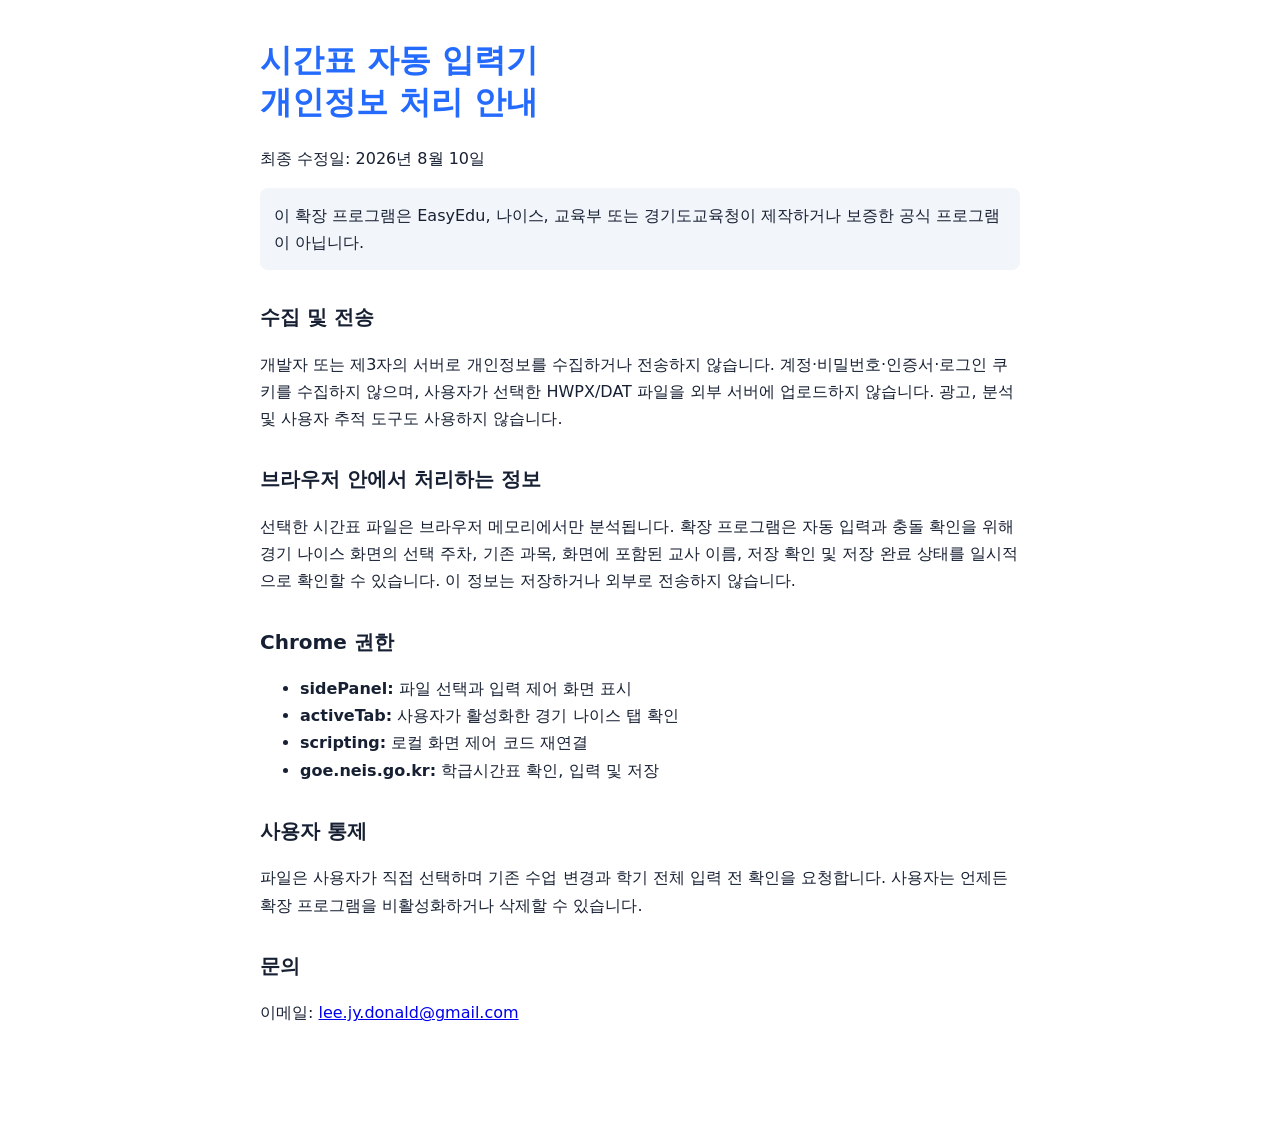
==== store/index.html @ 86b0e2d4 "초기 확장 프로그램 소스와 배포 문서 추가" ====
<!doctype html>
<html lang="ko">
<head>
  <meta charset="utf-8">
  <meta name="viewport" content="width=device-width, initial-scale=1">
  <title>시간표 자동 입력기 개인정보 처리 안내</title>
  <style>
    body { max-width: 760px; margin: 40px auto; padding: 0 20px 60px; color: #172033; font: 16px/1.7 system-ui, sans-serif; }
    h1 { color: #246bfd; line-height: 1.3; } h2 { margin-top: 30px; font-size: 20px; }
    .notice { padding: 14px; border-radius: 8px; background: #f2f5fa; }
  </style>
</head>
<body>
  <h1>시간표 자동 입력기<br>개인정보 처리 안내</h1>
  <p>최종 수정일: 2026년 8월 10일</p>
  <p class="notice">이 확장 프로그램은 EasyEdu, 나이스, 교육부 또는 경기도교육청이 제작하거나 보증한 공식 프로그램이 아닙니다.</p>
  <h2>수집 및 전송</h2>
  <p>개발자 또는 제3자의 서버로 개인정보를 수집하거나 전송하지 않습니다. 계정·비밀번호·인증서·로그인 쿠키를 수집하지 않으며, 사용자가 선택한 HWPX/DAT 파일을 외부 서버에 업로드하지 않습니다. 광고, 분석 및 사용자 추적 도구도 사용하지 않습니다.</p>
  <h2>브라우저 안에서 처리하는 정보</h2>
  <p>선택한 시간표 파일은 브라우저 메모리에서만 분석됩니다. 확장 프로그램은 자동 입력과 충돌 확인을 위해 경기 나이스 화면의 선택 주차, 기존 과목, 화면에 포함된 교사 이름, 저장 확인 및 저장 완료 상태를 일시적으로 확인할 수 있습니다. 이 정보는 저장하거나 외부로 전송하지 않습니다.</p>
  <h2>Chrome 권한</h2>
  <ul>
    <li><b>sidePanel:</b> 파일 선택과 입력 제어 화면 표시</li>
    <li><b>activeTab:</b> 사용자가 활성화한 경기 나이스 탭 확인</li>
    <li><b>scripting:</b> 로컬 화면 제어 코드 재연결</li>
    <li><b>goe.neis.go.kr:</b> 학급시간표 확인, 입력 및 저장</li>
  </ul>
  <h2>사용자 통제</h2>
  <p>파일은 사용자가 직접 선택하며 기존 수업 변경과 학기 전체 입력 전 확인을 요청합니다. 사용자는 언제든 확장 프로그램을 비활성화하거나 삭제할 수 있습니다.</p>
  <h2>문의</h2>
  <p>이메일: <a href="mailto:lee.jy.donald@gmail.com">lee.jy.donald@gmail.com</a></p>
</body>
</html>
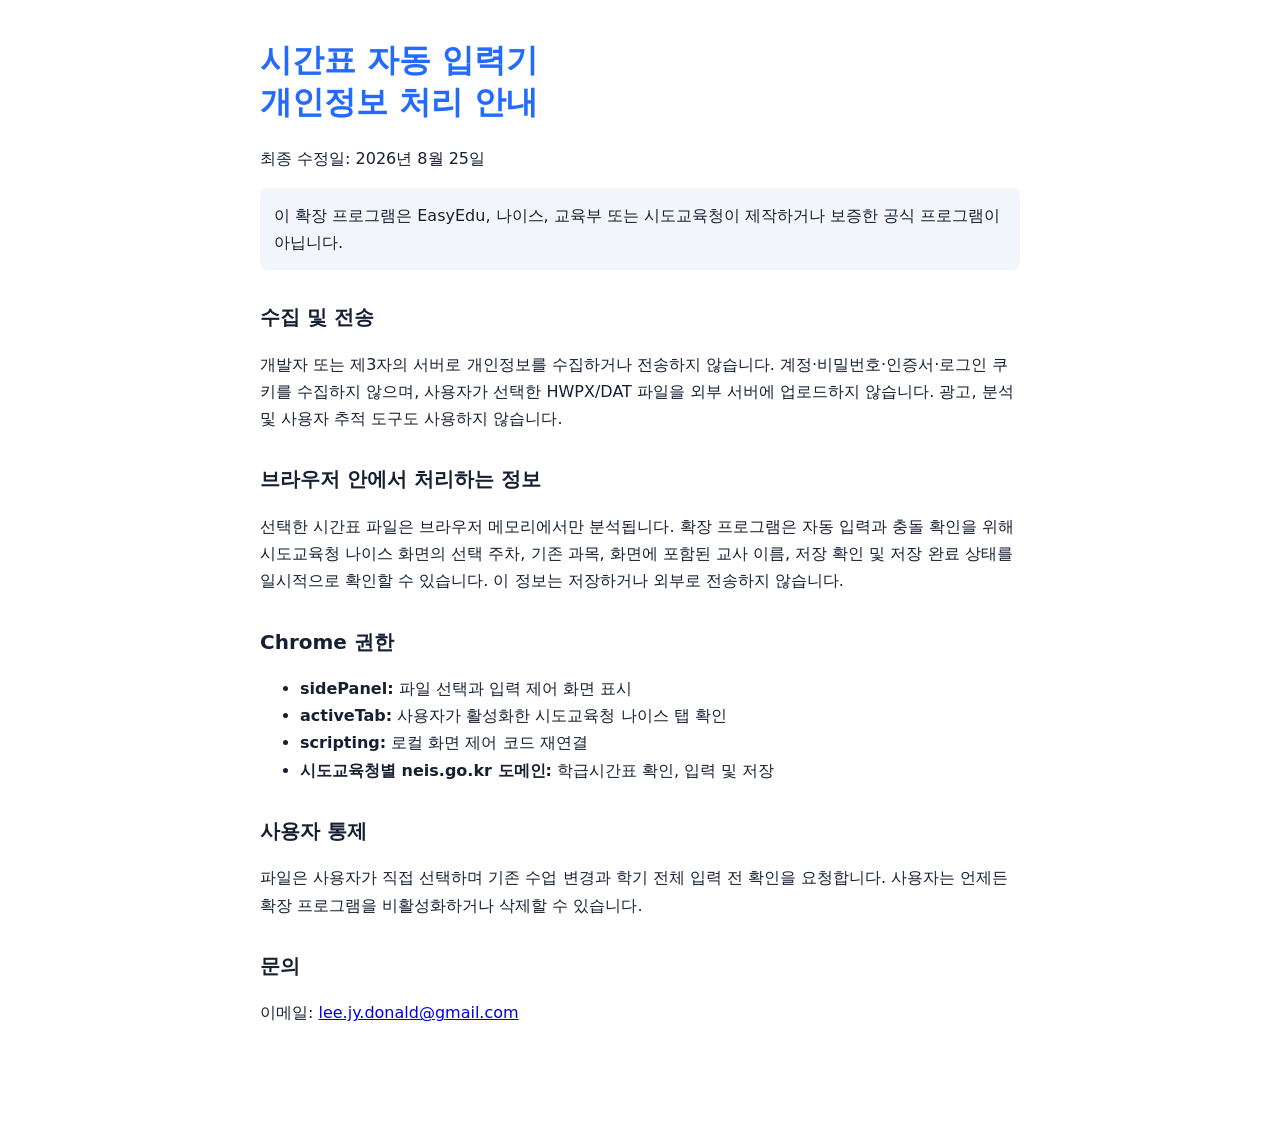
==== commit 072efc91: "전국 시도교육청 나이스 도메인 지원" ====
--- a/store/index.html
+++ b/store/index.html
@@ -12,18 +12,18 @@
 </head>
 <body>
   <h1>시간표 자동 입력기<br>개인정보 처리 안내</h1>
-  <p>최종 수정일: 2026년 8월 10일</p>
-  <p class="notice">이 확장 프로그램은 EasyEdu, 나이스, 교육부 또는 경기도교육청이 제작하거나 보증한 공식 프로그램이 아닙니다.</p>
+  <p>최종 수정일: 2026년 8월 25일</p>
+  <p class="notice">이 확장 프로그램은 EasyEdu, 나이스, 교육부 또는 시도교육청이 제작하거나 보증한 공식 프로그램이 아닙니다.</p>
   <h2>수집 및 전송</h2>
   <p>개발자 또는 제3자의 서버로 개인정보를 수집하거나 전송하지 않습니다. 계정·비밀번호·인증서·로그인 쿠키를 수집하지 않으며, 사용자가 선택한 HWPX/DAT 파일을 외부 서버에 업로드하지 않습니다. 광고, 분석 및 사용자 추적 도구도 사용하지 않습니다.</p>
   <h2>브라우저 안에서 처리하는 정보</h2>
-  <p>선택한 시간표 파일은 브라우저 메모리에서만 분석됩니다. 확장 프로그램은 자동 입력과 충돌 확인을 위해 경기 나이스 화면의 선택 주차, 기존 과목, 화면에 포함된 교사 이름, 저장 확인 및 저장 완료 상태를 일시적으로 확인할 수 있습니다. 이 정보는 저장하거나 외부로 전송하지 않습니다.</p>
+  <p>선택한 시간표 파일은 브라우저 메모리에서만 분석됩니다. 확장 프로그램은 자동 입력과 충돌 확인을 위해 시도교육청 나이스 화면의 선택 주차, 기존 과목, 화면에 포함된 교사 이름, 저장 확인 및 저장 완료 상태를 일시적으로 확인할 수 있습니다. 이 정보는 저장하거나 외부로 전송하지 않습니다.</p>
   <h2>Chrome 권한</h2>
   <ul>
     <li><b>sidePanel:</b> 파일 선택과 입력 제어 화면 표시</li>
-    <li><b>activeTab:</b> 사용자가 활성화한 경기 나이스 탭 확인</li>
+    <li><b>activeTab:</b> 사용자가 활성화한 시도교육청 나이스 탭 확인</li>
     <li><b>scripting:</b> 로컬 화면 제어 코드 재연결</li>
-    <li><b>goe.neis.go.kr:</b> 학급시간표 확인, 입력 및 저장</li>
+    <li><b>시도교육청별 neis.go.kr 도메인:</b> 학급시간표 확인, 입력 및 저장</li>
   </ul>
   <h2>사용자 통제</h2>
   <p>파일은 사용자가 직접 선택하며 기존 수업 변경과 학기 전체 입력 전 확인을 요청합니다. 사용자는 언제든 확장 프로그램을 비활성화하거나 삭제할 수 있습니다.</p>
